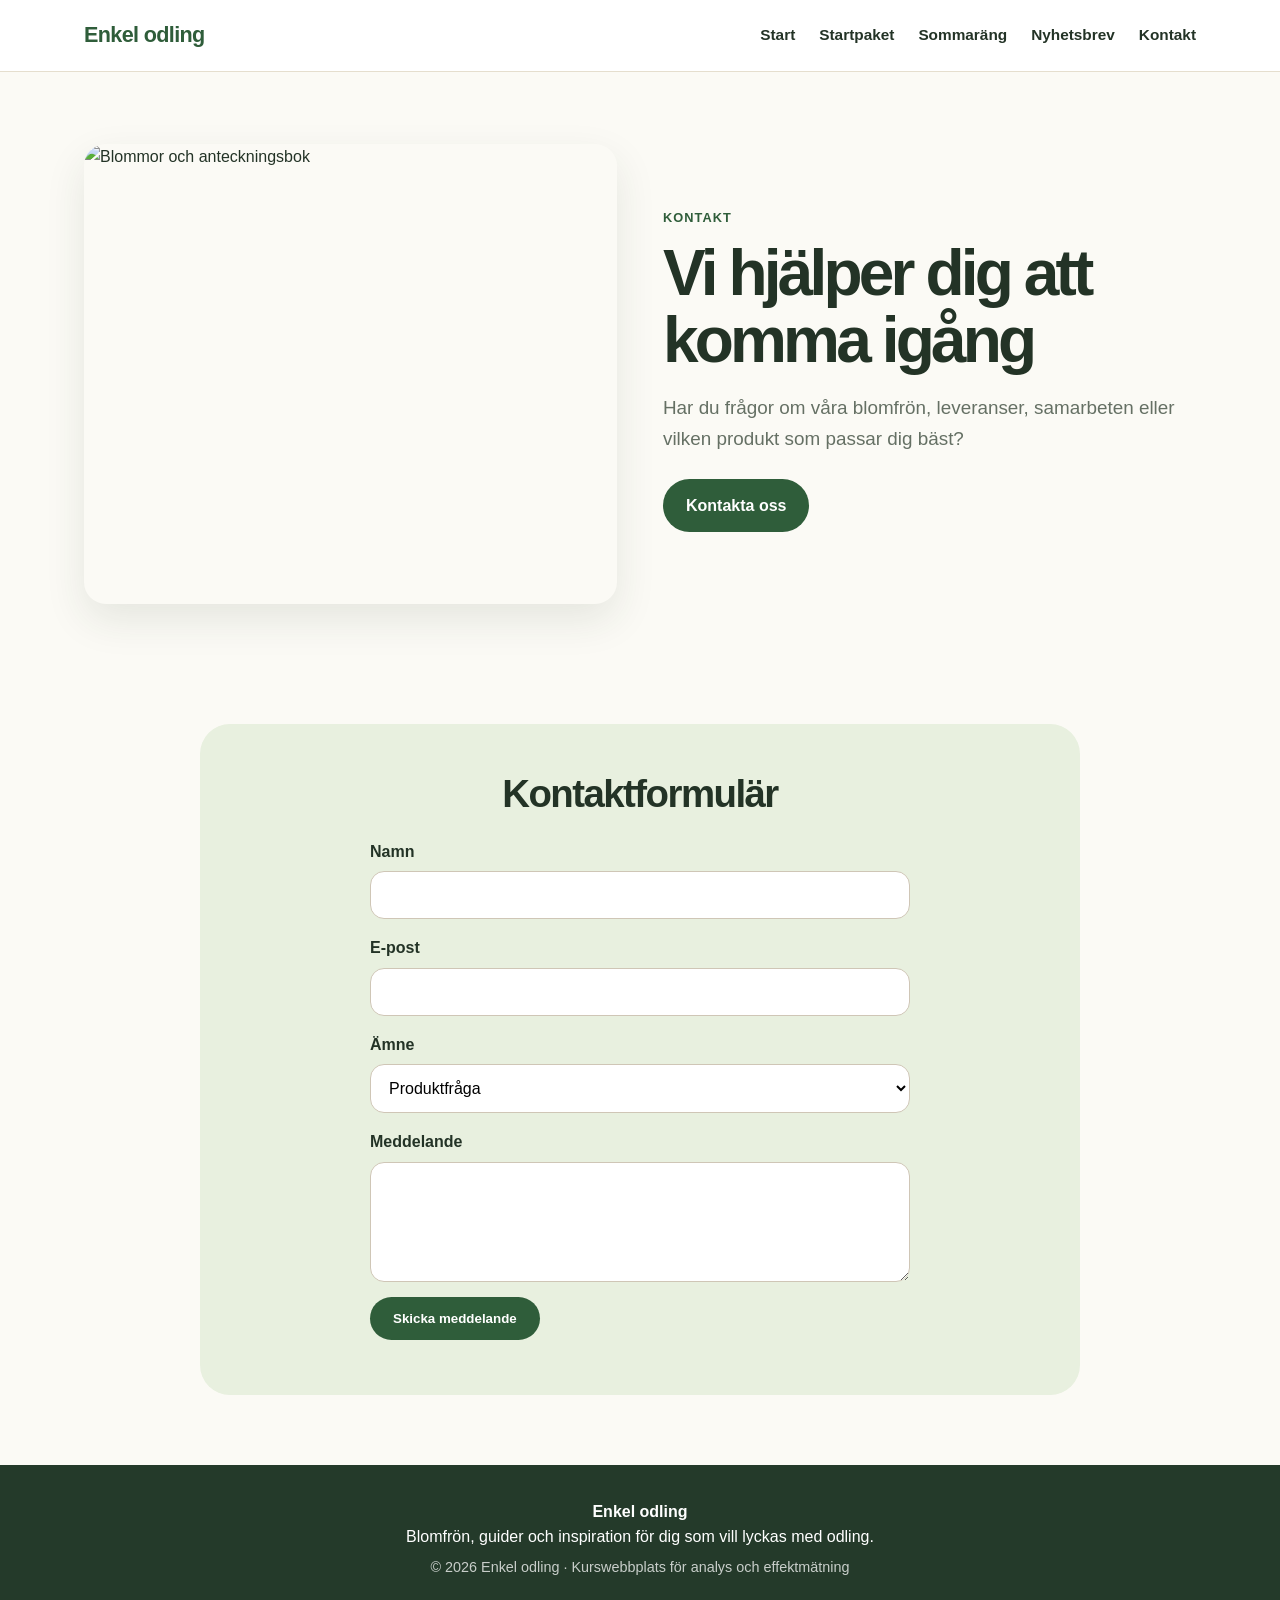
==== kontakt.html @ 197a3d9a "Add files via upload" ====
<!DOCTYPE html>
<html lang="sv">
<head>
  <meta charset="UTF-8">
  <meta name="viewport" content="width=device-width, initial-scale=1.0">
  <title>Kontakt | Enkel odling</title>
  <meta name="description" content="Kontakta Enkel odling om blomfrön, samarbeten, frågor eller beställningar.">
  
<!-- 
GA4-FÖRBEREDELSE:
När du skapar en GA4-egendom kan du klistra in din Google tag här i <head>.
Exempel:
<script async src="https://www.googletagmanager.com/gtag/js?id=G-XXXXXXXXXX"></script>
<script>
  window.dataLayer = window.dataLayer || [];
  function gtag(){dataLayer.push(arguments);}
  gtag('js', new Date());
  gtag('config', 'G-XXXXXXXXXX');
</script>
-->

  <link rel="stylesheet" href="style.css">
</head>
<body>

<header class="site-header">
  <nav class="navbar" aria-label="Huvudmeny">
    <a href="index.html" class="logo" aria-label="Till startsidan">Enkel odling</a>
    <button class="menu-toggle" aria-label="Öppna meny">☰</button>
    <ul class="nav-links">
      <li><a href="index.html">Start</a></li>
      <li><a href="produkt-1.html">Startpaket</a></li>
      <li><a href="produkt-2.html">Sommaräng</a></li>
      <li><a href="nyhetsbrev.html">Nyhetsbrev</a></li>
      <li><a href="kontakt.html">Kontakt</a></li>
    </ul>
  </nav>
</header>

<main>
  <section class="page-hero">
    <img src="https://images.unsplash.com/photo-1524593166156-312f362cada0?auto=format&fit=crop&w=1200&q=80" alt="Blommor och anteckningsbok">
    <div>
      <p class="eyebrow">Kontakt</p>
      <h1>Vi hjälper dig att komma igång</h1>
      <p class="lead">Har du frågor om våra blomfrön, leveranser, samarbeten eller vilken produkt som passar dig bäst?</p>
      <a href="#contact-form" class="btn">Kontakta oss</a>
    </div>
  </section>

  <section class="form-section" id="contact-form">
    <h2>Kontaktformulär</h2>
    <form action="thank-you.html" method="GET" data-form-name="contact">
      <label for="name">Namn</label>
      <input type="text" id="name" name="name" required>

      <label for="email">E-post</label>
      <input type="email" id="email" name="email" required>

      <label for="topic">Ämne</label>
      <select id="topic" name="topic">
        <option>Produktfråga</option>
        <option>Beställning</option>
        <option>Samarbete</option>
        <option>Annat</option>
      </select>

      <label for="message">Meddelande</label>
      <textarea id="message" name="message" rows="5" required></textarea>

      <button type="submit" class="btn" data-track="form_contact">Skicka meddelande</button>
    </form>
  </section>
</main>

<footer class="site-footer">
  <div>
    <strong>Enkel odling</strong>
    <p>Blomfrön, guider och inspiration för dig som vill lyckas med odling.</p>
  </div>
  <p class="footer-small">© 2026 Enkel odling · Kurswebbplats för analys och effektmätning</p>
</footer>
<script src="script.js"></script>

</body>
</html>
---- style.css ----
* {
  box-sizing: border-box;
  margin: 0;
  padding: 0;
}

:root {
  --green-dark: #243a2a;
  --green: #2f5d3a;
  --green-soft: #e8f0df;
  --cream: #fbfaf5;
  --beige: #f2eadc;
  --text: #233326;
  --muted: #657064;
  --white: #ffffff;
  --shadow: 0 16px 40px rgba(36, 58, 42, 0.10);
}

body {
  font-family: Arial, Helvetica, sans-serif;
  color: var(--text);
  background: var(--cream);
  line-height: 1.6;
}

img {
  max-width: 100%;
  display: block;
  border-radius: 22px;
  object-fit: cover;
}

.site-header {
  background: rgba(255,255,255,0.94);
  border-bottom: 1px solid #e5dece;
  position: sticky;
  top: 0;
  z-index: 100;
  backdrop-filter: blur(10px);
}

.navbar {
  max-width: 1160px;
  margin: auto;
  padding: 18px 24px;
  display: flex;
  justify-content: space-between;
  align-items: center;
}

.logo {
  color: var(--green);
  font-size: 1.35rem;
  font-weight: 800;
  text-decoration: none;
  letter-spacing: -0.03em;
}

.nav-links {
  display: flex;
  gap: 24px;
  list-style: none;
}

.nav-links a {
  color: var(--text);
  text-decoration: none;
  font-weight: 700;
  font-size: 0.96rem;
}

.nav-links a:hover {
  color: var(--green);
}

.menu-toggle {
  display: none;
  border: 0;
  background: transparent;
  font-size: 1.8rem;
  cursor: pointer;
}

.hero,
.page-hero {
  max-width: 1160px;
  margin: auto;
  padding: 72px 24px;
  display: grid;
  grid-template-columns: 1fr 1fr;
  gap: 46px;
  align-items: center;
}

.hero img,
.page-hero img {
  height: 460px;
  width: 100%;
  box-shadow: var(--shadow);
}

.eyebrow {
  color: var(--green);
  font-weight: 800;
  text-transform: uppercase;
  letter-spacing: 0.08em;
  font-size: 0.8rem;
  margin-bottom: 12px;
}

h1 {
  font-size: clamp(2.4rem, 5vw, 4.7rem);
  line-height: 1.04;
  letter-spacing: -0.06em;
  margin-bottom: 20px;
}

h2 {
  font-size: clamp(1.8rem, 3vw, 2.7rem);
  line-height: 1.12;
  letter-spacing: -0.04em;
  margin-bottom: 18px;
}

h3 {
  font-size: 1.25rem;
  margin-bottom: 8px;
}

p {
  margin-bottom: 18px;
}

.lead {
  font-size: 1.18rem;
  color: var(--muted);
  max-width: 620px;
}

.btn {
  display: inline-block;
  background: var(--green);
  color: var(--white);
  padding: 14px 23px;
  border-radius: 999px;
  text-decoration: none;
  font-weight: 800;
  border: none;
  cursor: pointer;
  margin: 7px 8px 7px 0;
  transition: transform 0.2s ease, background 0.2s ease;
}

.btn:hover {
  background: var(--green-dark);
  transform: translateY(-1px);
}

.btn-secondary {
  background: var(--green-soft);
  color: var(--green);
}

.btn-small {
  padding: 10px 16px;
  font-size: 0.95rem;
}

.button-row {
  display: flex;
  flex-wrap: wrap;
  gap: 8px;
}

.section {
  max-width: 1160px;
  margin: auto;
  padding: 56px 24px;
}

.center {
  text-align: center;
}

.center-buttons {
  justify-content: center;
}

.feature-grid,
.product-grid {
  display: grid;
  grid-template-columns: repeat(3, 1fr);
  gap: 22px;
  margin-top: 28px;
}

.product-grid {
  grid-template-columns: repeat(2, 1fr);
}

.feature-card,
.product-card,
.info-box {
  background: var(--white);
  border: 1px solid #ebe3d2;
  padding: 24px;
  border-radius: 24px;
  box-shadow: var(--shadow);
}

.product-card img {
  height: 260px;
  width: 100%;
  margin-bottom: 20px;
}

.tag {
  display: inline-block;
  background: var(--beige);
  color: var(--green-dark);
  border-radius: 999px;
  padding: 6px 12px;
  font-size: 0.82rem;
  font-weight: 800;
  margin-bottom: 12px;
}

.cta-panel,
.form-section,
.thank-you {
  max-width: 880px;
  margin: 48px auto;
  padding: 48px 28px;
  text-align: center;
  background: var(--green-soft);
  border-radius: 30px;
}

.thank-you img {
  max-height: 390px;
  width: 100%;
  margin-bottom: 28px;
}

.two-columns {
  display: grid;
  grid-template-columns: 1fr 0.8fr;
  gap: 28px;
  align-items: start;
}

.checklist {
  list-style: none;
  margin-top: 20px;
}

.checklist li {
  margin-bottom: 12px;
  padding-left: 30px;
  position: relative;
  font-weight: 600;
}

.checklist li::before {
  content: "✓";
  position: absolute;
  left: 0;
  color: var(--green);
  font-weight: 900;
}

form {
  text-align: left;
  max-width: 540px;
  margin: 24px auto 0;
}

label {
  display: block;
  margin-top: 16px;
  margin-bottom: 7px;
  font-weight: 800;
}

input,
select,
textarea {
  width: 100%;
  padding: 14px;
  border: 1px solid #cfc6b6;
  border-radius: 14px;
  font-size: 1rem;
  background: var(--white);
}

input:focus,
select:focus,
textarea:focus {
  outline: 3px solid rgba(47, 93, 58, 0.18);
  border-color: var(--green);
}

.checkbox-label {
  display: flex;
  gap: 10px;
  align-items: flex-start;
  font-weight: 600;
}

.checkbox-label input {
  width: auto;
  margin-top: 5px;
}

.site-footer {
  margin-top: 70px;
  background: var(--green-dark);
  color: var(--white);
  padding: 34px 24px;
  text-align: center;
}

.site-footer p {
  margin-bottom: 6px;
}

.footer-small {
  font-size: 0.9rem;
  opacity: 0.75;
}

@media (max-width: 900px) {
  .hero,
  .page-hero,
  .two-columns {
    grid-template-columns: 1fr;
  }

  .hero img,
  .page-hero img {
    height: 360px;
  }

  .feature-grid,
  .product-grid {
    grid-template-columns: 1fr;
  }
}

@media (max-width: 720px) {
  .menu-toggle {
    display: block;
  }

  .nav-links {
    display: none;
    position: absolute;
    top: 68px;
    right: 18px;
    left: 18px;
    background: var(--white);
    flex-direction: column;
    padding: 20px;
    border-radius: 22px;
    box-shadow: var(--shadow);
  }

  .nav-links.active {
    display: flex;
  }

  .hero,
  .page-hero {
    padding: 44px 20px;
  }

  .section {
    padding: 42px 20px;
  }

  .cta-panel,
  .form-section,
  .thank-you {
    margin: 32px 18px;
    padding: 36px 20px;
  }

  h1 {
    font-size: 2.45rem;
  }
}
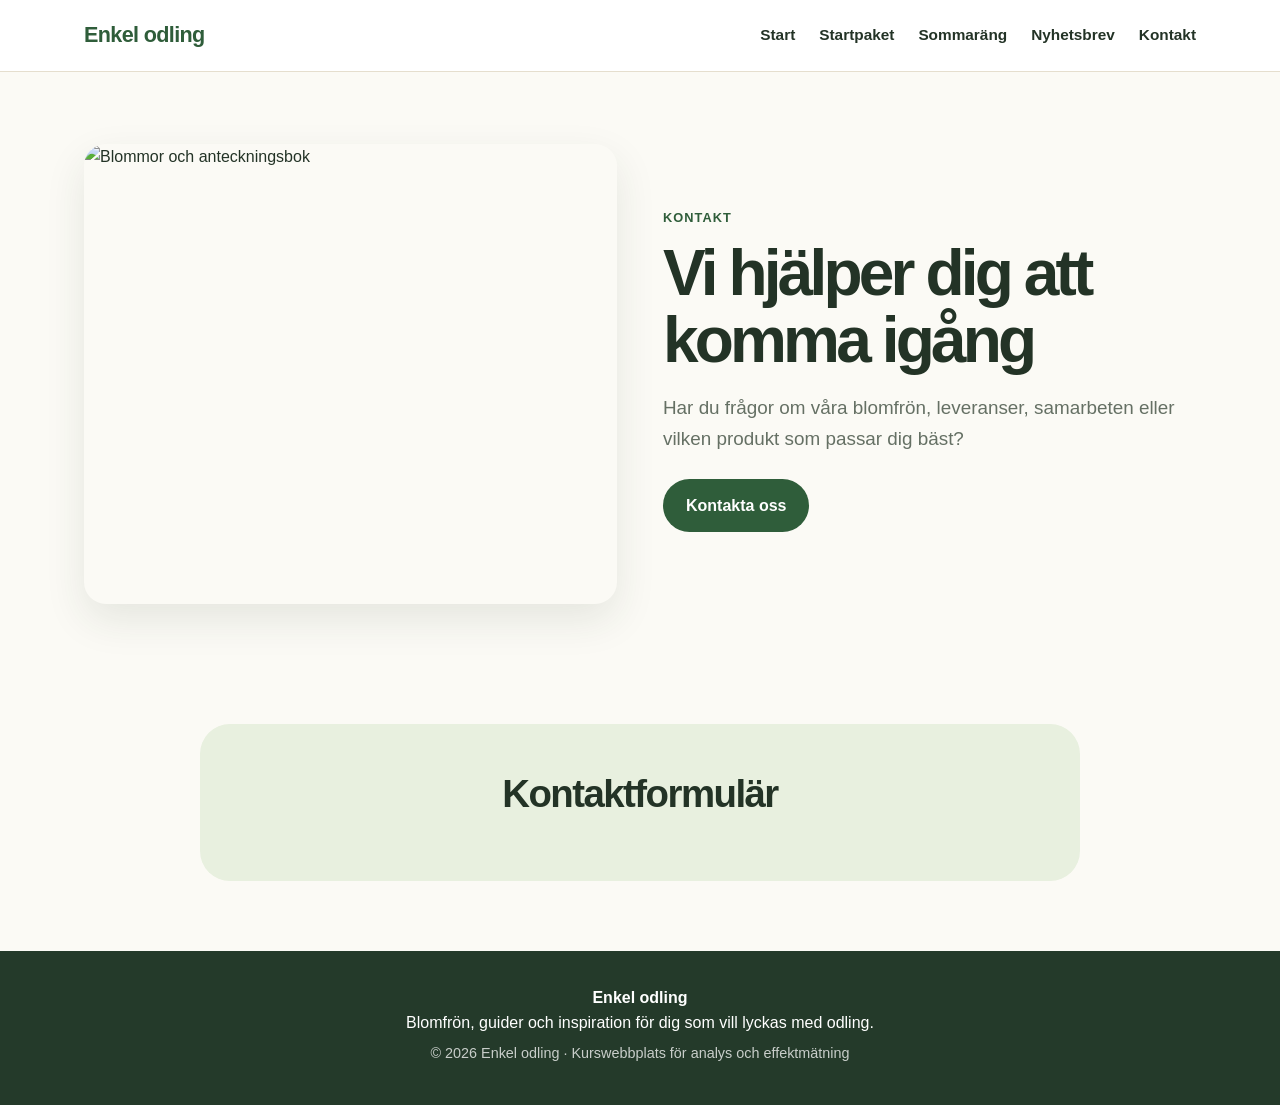
==== commit 56eef050: "Update kontakt.html" ====
--- a/kontakt.html
+++ b/kontakt.html
@@ -6,18 +6,15 @@
   <title>Kontakt | Enkel odling</title>
   <meta name="description" content="Kontakta Enkel odling om blomfrön, samarbeten, frågor eller beställningar.">
   
-<!-- 
-GA4-FÖRBEREDELSE:
-När du skapar en GA4-egendom kan du klistra in din Google tag här i <head>.
-Exempel:
-<script async src="https://www.googletagmanager.com/gtag/js?id=G-XXXXXXXXXX"></script>
+<!-- Google tag (gtag.js) -->
+<script async src="https://www.googletagmanager.com/gtag/js?id=G-6SH5PEYQBK"></script>
 <script>
   window.dataLayer = window.dataLayer || [];
   function gtag(){dataLayer.push(arguments);}
   gtag('js', new Date());
-  gtag('config', 'G-XXXXXXXXXX');
+
+  gtag('config', 'G-6SH5PEYQBK');
 </script>
--->
 
   <link rel="stylesheet" href="style.css">
 </head>
@@ -50,26 +47,8 @@
 
   <section class="form-section" id="contact-form">
     <h2>Kontaktformulär</h2>
-    <form action="thank-you.html" method="GET" data-form-name="contact">
-      <label for="name">Namn</label>
-      <input type="text" id="name" name="name" required>
-
-      <label for="email">E-post</label>
-      <input type="email" id="email" name="email" required>
-
-      <label for="topic">Ämne</label>
-      <select id="topic" name="topic">
-        <option>Produktfråga</option>
-        <option>Beställning</option>
-        <option>Samarbete</option>
-        <option>Annat</option>
-      </select>
-
-      <label for="message">Meddelande</label>
-      <textarea id="message" name="message" rows="5" required></textarea>
-
-      <button type="submit" class="btn" data-track="form_contact">Skicka meddelande</button>
-    </form>
+    <script src="https://js-eu1.hsforms.net/forms/embed/148701980.js" defer></script>
+<div class="hs-form-frame" data-region="eu1" data-form-id="65f72a09-0ada-4547-b57f-319d74094a31" data-portal-id="148701980"></div>
   </section>
 </main>
 
